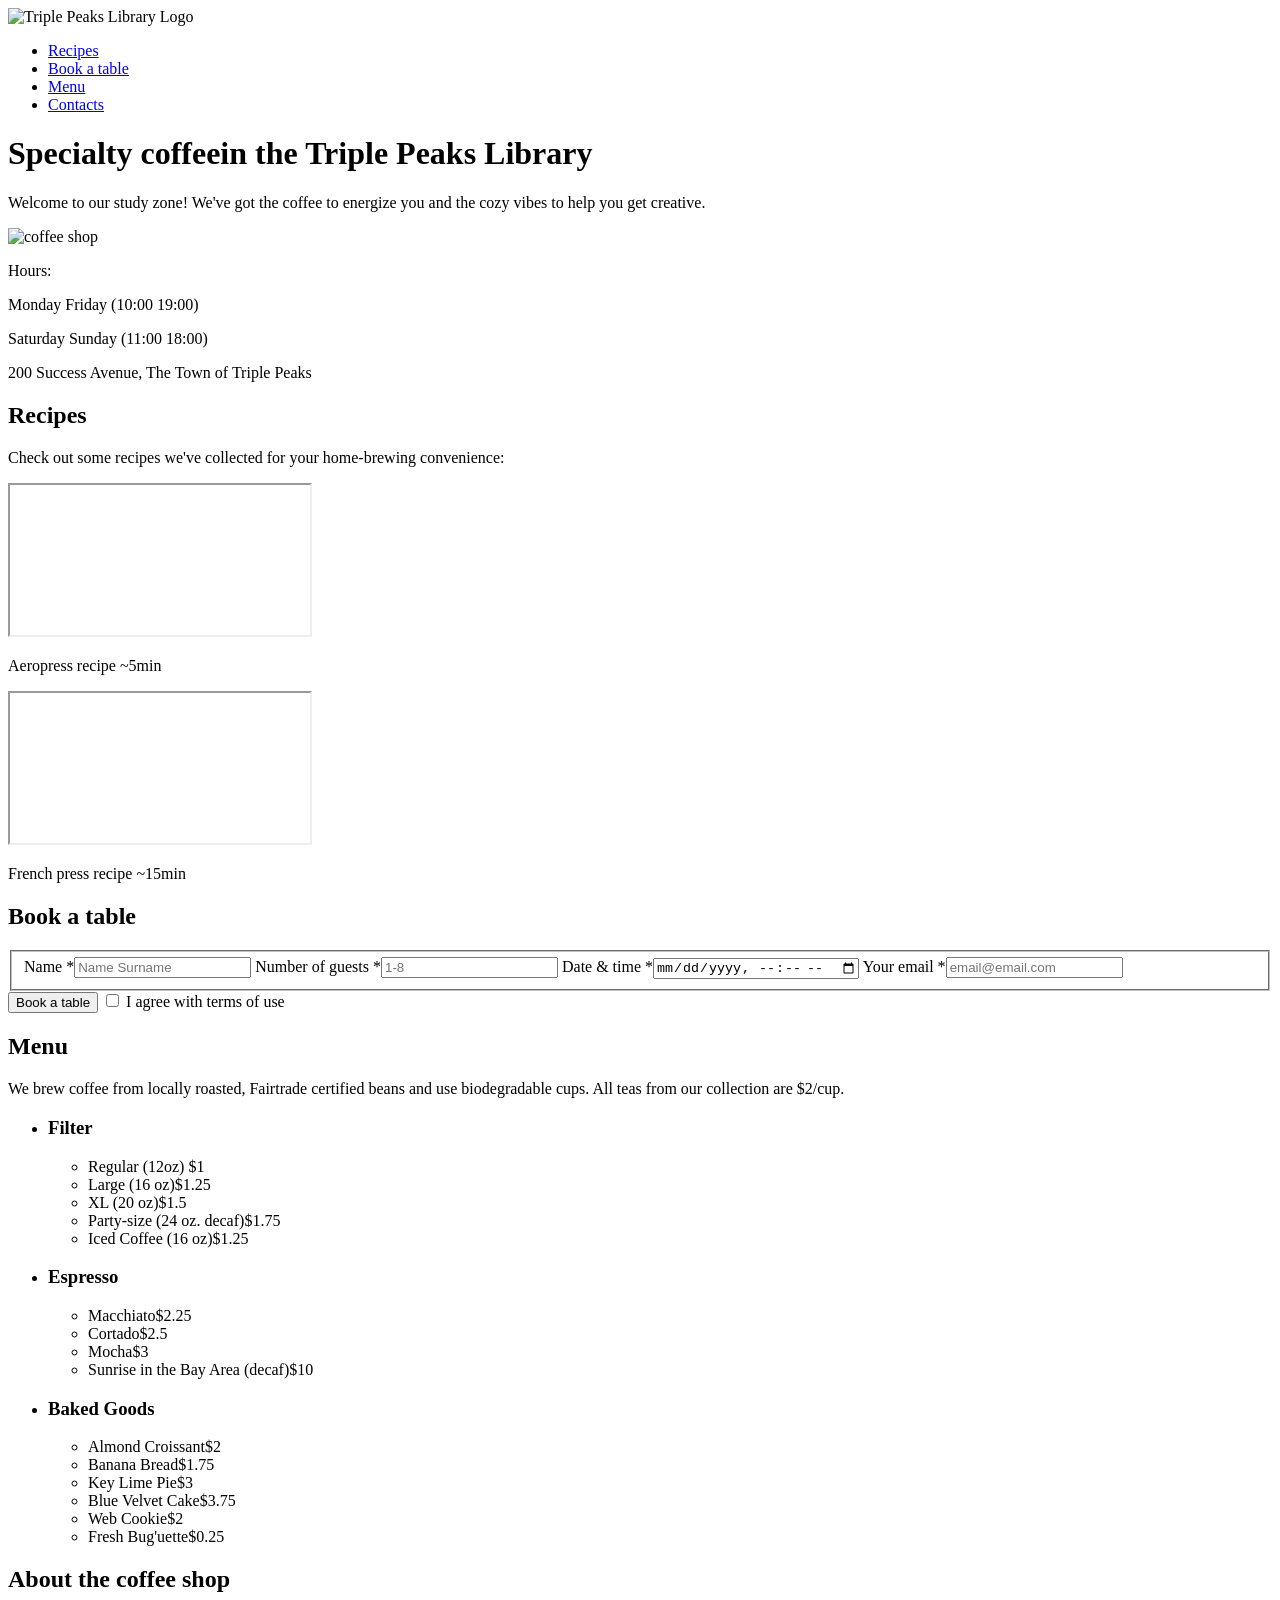
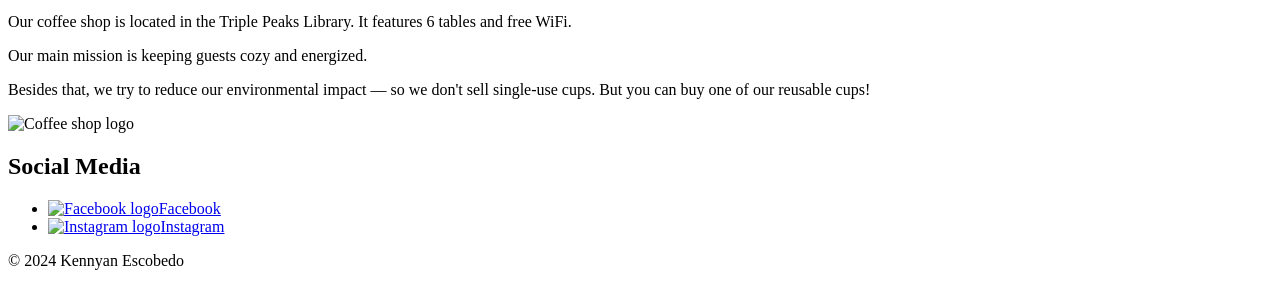
==== index.html @ 5d8df2ae "Add files via upload" ====
<!DOCTYPE html>
<html lang="en">
<head>
    <link rel="shortcut icon" href="favicon.ico" />
    <link rel="stylesheet" href="./pages/index.css"/>
    <title>Coffee Shop</title>
    <meta charset="UTF-8"/>
    <meta name="viewport" content="width=device-width, initial-scale=1.0"/>
    <meta name="author" content="Kennyan Escobedo"/>
    <meta name="description" content="Triple ten Project 2 coffee shop"/>
    <meta name="keywords" content="TripleTen coffe shop Kenny"/>
    <link rel="preconnect" href="https://fonts.googleapis.com">
<link rel="preconnect" href="https://fonts.gstatic.com" crossorigin>
<link href="https://fonts.googleapis.com/css2?family=Inter:wght@100..900&family=Noto+Serif:ital,wght@0,100..900;1,100..900&display=swap" rel="stylesheet">
</head>
<body>
    <div class="page">
        <header class="header">
        <nav class="nav">
            <img
              src="./images/logo_coffeeshop_dark.svg"
              alt="Triple Peaks Library Logo"
              class="nav__logo"
            />
            
            <ul class="nav__links">
              <li>
                <a class="nav__link" href="#recipes">Recipes</a>
              </li>
              <li>
                <a class="nav__link" href="#bookatable">Book a table</a>
              </li>
              <li>
                <a class="nav__link" href="#menu">Menu</a>
              </li>
              <li>
                <a class="nav__link" href="#contacts">Contacts</a>
              </li>
            </ul>
          </nav>
          <h1 class="header__title"><span class ="header__span-accent">Specialty coffee</span>in the Triple Peaks Library</h1>
          <p class="header__description">Welcome to our study zone! We've got the coffee to energize you and the cozy vibes to help you get creative.</p>
          <img
          alt="coffee shop"
          class="header__image"
          src="./images/inside_coffee_shop.png"
          />
          <div class="header__footer">
           <div>
            <p class="header__paragraph">Hours:</p>
            <p class="header__paragraph">Monday Friday (10:00 19:00)</p>
            <p class="header__paragraph">Saturday Sunday (11:00 18:00)</p>
           </div>
           <p class="header__paragraph">200 Success Avenue, The Town of Triple Peaks</p>
          </div>
        </header>
    
        <main class="content">
        
        <section class="recipes" id="recipes">
            <h2 class="recipes__title">Recipes</h2>
        <p class="recipes__subtitle">Check out some recipes we've collected for
            your home-brewing convenience:</p>
        <div class="recipes__videos">
            <div>
            <iframe class="recipes__iframe" src="https://www.youtube.com/embed/j6VlT_jUVPc?si=tM57ahUBYDdI1bDl" title="YouTube video player"  allow="accelerometer; autoplay; clipboard-write; encrypted-media; gyroscope; picture-in-picture; web-share" referrerpolicy="strict-origin-when-cross-origin" allowfullscreen> </iframe>
            <p class="recipes__video-caption">Aeropress recipe <span>~5min</span></p>
        </div>
        <div>
            <iframe  class="recipes__iframe" src="https://www.youtube.com/embed/st571DYYTR8?si=X1OxC05YQ0kfLqaN" title="YouTube video player" allow="accelerometer; autoplay; clipboard-write; encrypted-media; gyroscope; picture-in-picture; web-share" referrerpolicy="strict-origin-when-cross-origin" allowfullscreen></iframe>
            <p class="recipes__video-caption">French press recipe <span>~15min</span></p>
        </div>
        </div>
        </section>
        <section class="reservation" id="bookatable">
          <h2 class="reservation__title">Book a table</h2>
          <form class="reservation__form form">
            <fieldset class="form__fieldset">
              <label class="form__label">
                Name *<input type="text" placeholder="Name Surname" class="form__input">
              </label>
              <label class="form__label">
                Number of guests *<input type="number" placeholder="1-8" class="form__input">
              </label>
              <label  class="form__label">
                Date & time *<input type="datetime-local" class="form__input">
              </label>
              <label  class="form__label">
                Your email *<input type="email" placeholder="email@email.com" class="form__input">
              </label>
            </fieldset>
            <button class="form__button">Book a table</button>
            <label  class="form__label form__label_type_checkbox">
              <input type="checkbox" class="form__checkbox">
              I agree with terms of use
            </label>
          </form>
        </section>
        <section class="menu" id="menu">
          <h2 class="menu__title">Menu</h2>
          <p class="menu__subtitle">We brew coffee from locally roasted, Fairtrade certified beans and use biodegradable
            cups. All teas from our collection are $2/cup.</p>
          <ul class="menu__cards">
            <li class="card">
              <h3 class="card__title">Filter</h3>
              <ul class="card__list">
                <li class="card__list-item">Regular (12oz) <span class="card__list-divider"></span>$1</li>
                <li class="card__list-item">Large (16 oz)<span class="card__list-divider"></span>$1.25</li>
                <li class="card__list-item">XL (20 oz)<span class="card__list-divider"></span>$1.5</li>
                <li class="card__list-item">Party-size (24 oz. decaf)<span class="card__list-divider"></span>$1.75</li>
                <li class="card__list-item">Iced Coffee (16 oz)<span class="card__list-divider"></span>$1.25</li>
              </ul>
            </li>
            <li class="card">
              <h3 class="card__title">Espresso</h3>
              <ul class="card__list">
                <li class="card__list-item">Macchiato<span class="card__list-divider"></span>$2.25</li>
                <li class="card__list-item">Cortado<span class="card__list-divider"></span>$2.5</li>
                <li class="card__list-item">Mocha<span class="card__list-divider"></span>$3</li>
                <li class="card__list-item">Sunrise in the Bay Area (decaf)<span class="card__list-divider"></span>$10</li>
              </ul>
            </li>
            <li class="card">
              <h3 class="card__title">Baked Goods</h3>
              <ul class="card__list">
                <li class="card__list-item">Almond Croissant<span class="card__list-divider"></span>$2</li>
                <li class="card__list-item">Banana Bread<span class="card__list-divider"></span>$1.75</li>
                <li class="card__list-item">Key Lime Pie<span class="card__list-divider"></span>$3</li>
                <li class="card__list-item">Blue Velvet Cake<span class="card__list-divider"></span>$3.75</li>
                <li class="card__list-item">Web Cookie<span class="card__list-divider"></span>$2</li>
                <li class="card__list-item">Fresh Bug'uette<span class="card__list-divider"></span>$0.25</li>
                </ul>
            </li>
          </ul>  
        </section>
        <section class="about">
          <h2 class="about__title">About the coffee shop</h2>
          <div class="about__content">
            <p class="about__paragraph">Our coffee shop is located in the Triple Peaks Library. It features 6
              tables and free WiFi.</p>
            <p class="about__paragraph">Our main mission is keeping guests cozy and energized.</p>
            <p class="about__paragraph">Besides that, we try to reduce our environmental impact — so we
              don't sell single-use cups. But you can buy one of our reusable cups!
              </p>
          </div>
          <div class="about__circle"></div>
          <div class="about__circle_animation_blurred"></div>
        </section>
        
        </main>
        <footer class="footer" id="contacts">
          <div class="footer__content">
            <img src="./images/logo_coffeeshop_light.svg" alt="Coffee shop logo" class="footer__logo">
            <div class="footer__column">
            <h2 class="footer__social-heading">Social Media</h2>
            <ul class="footer__list">
              <li class="footer__list-item">
                <a href="#" class="footer__social-link"><img src="./images/facebook_white.svg" alt="Facebook logo" class="footer__social-icon">Facebook</a>
              </li>
              <li class="footer__list-item">
                <a href="#" class="footer__social-link"><img src="./images/instagram_white.svg" alt="Instagram logo" class="footer__social-icon">Instagram</a>
              </li>
            </ul>
          </div>

            </div>
            <p class="footer__copyright">&copy; 2024 Kennyan Escobedo</p>
          </footer>
          </div>
</body>
</html>
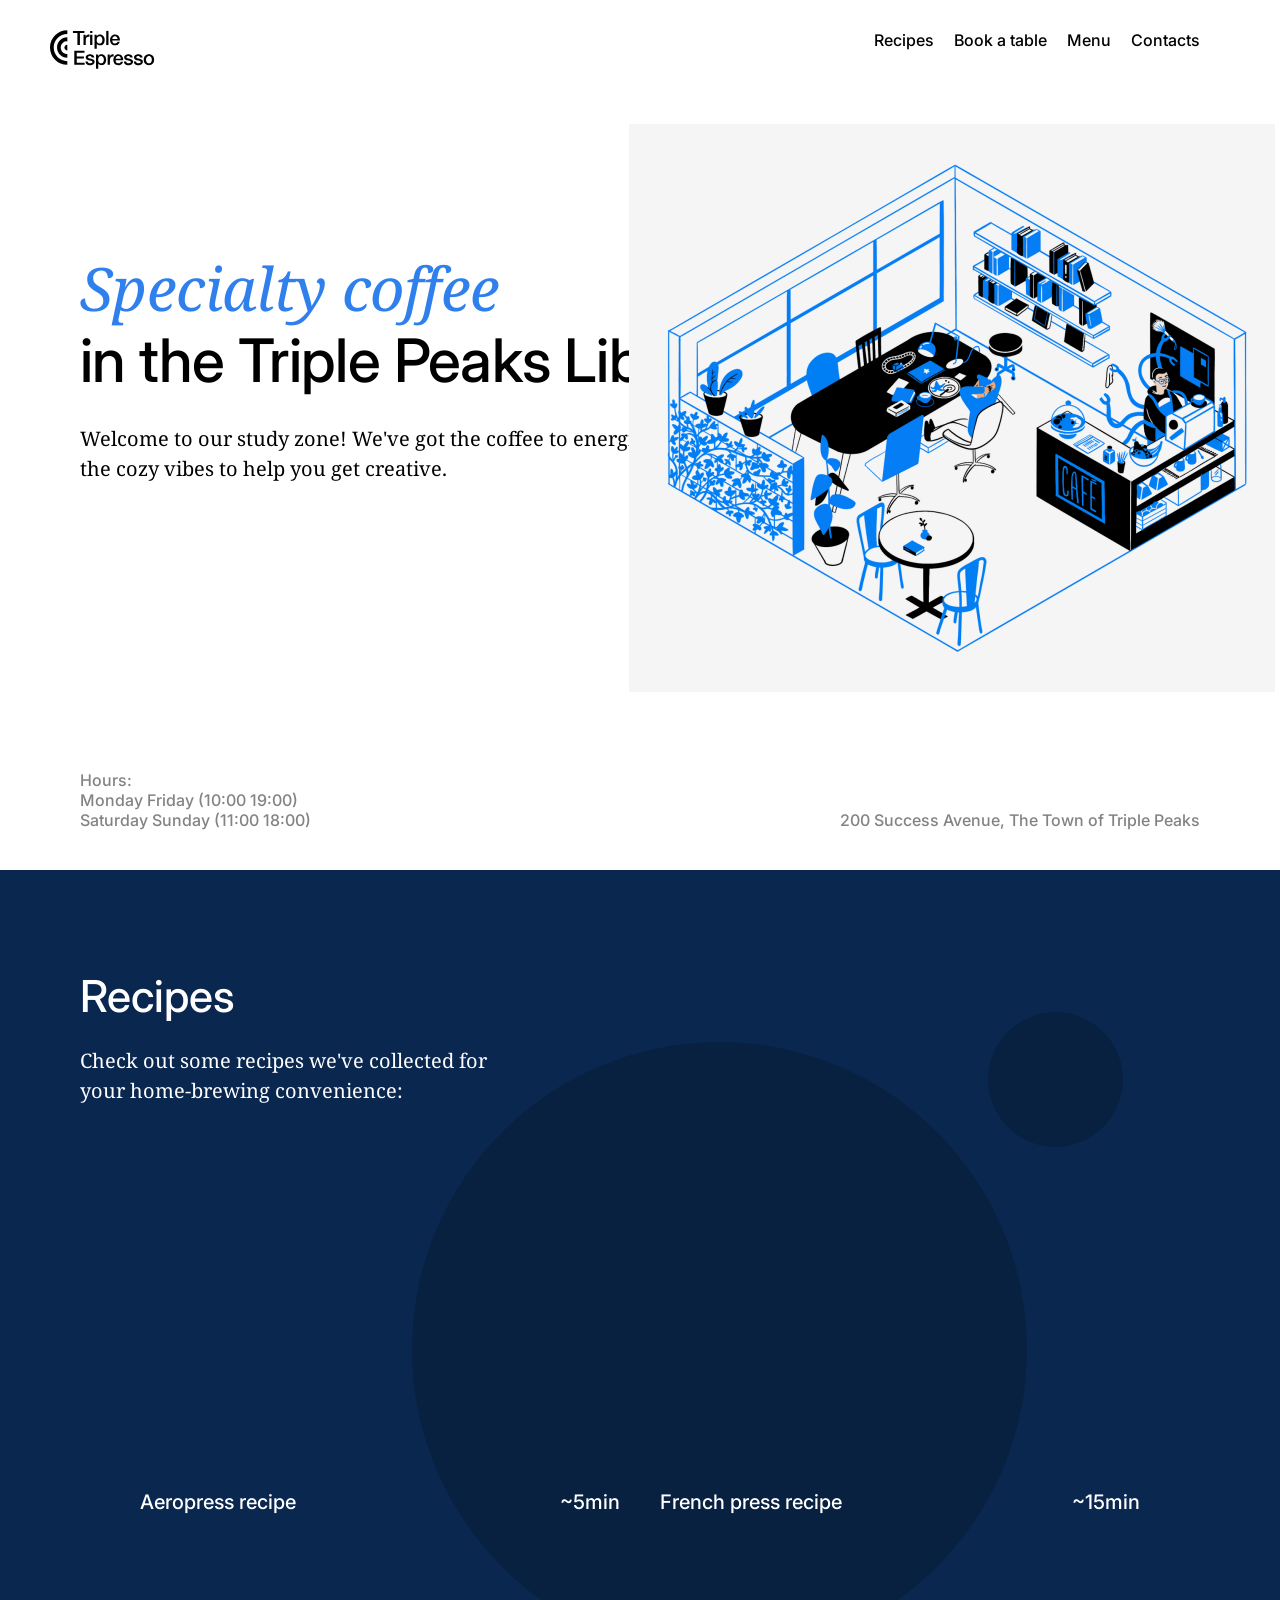
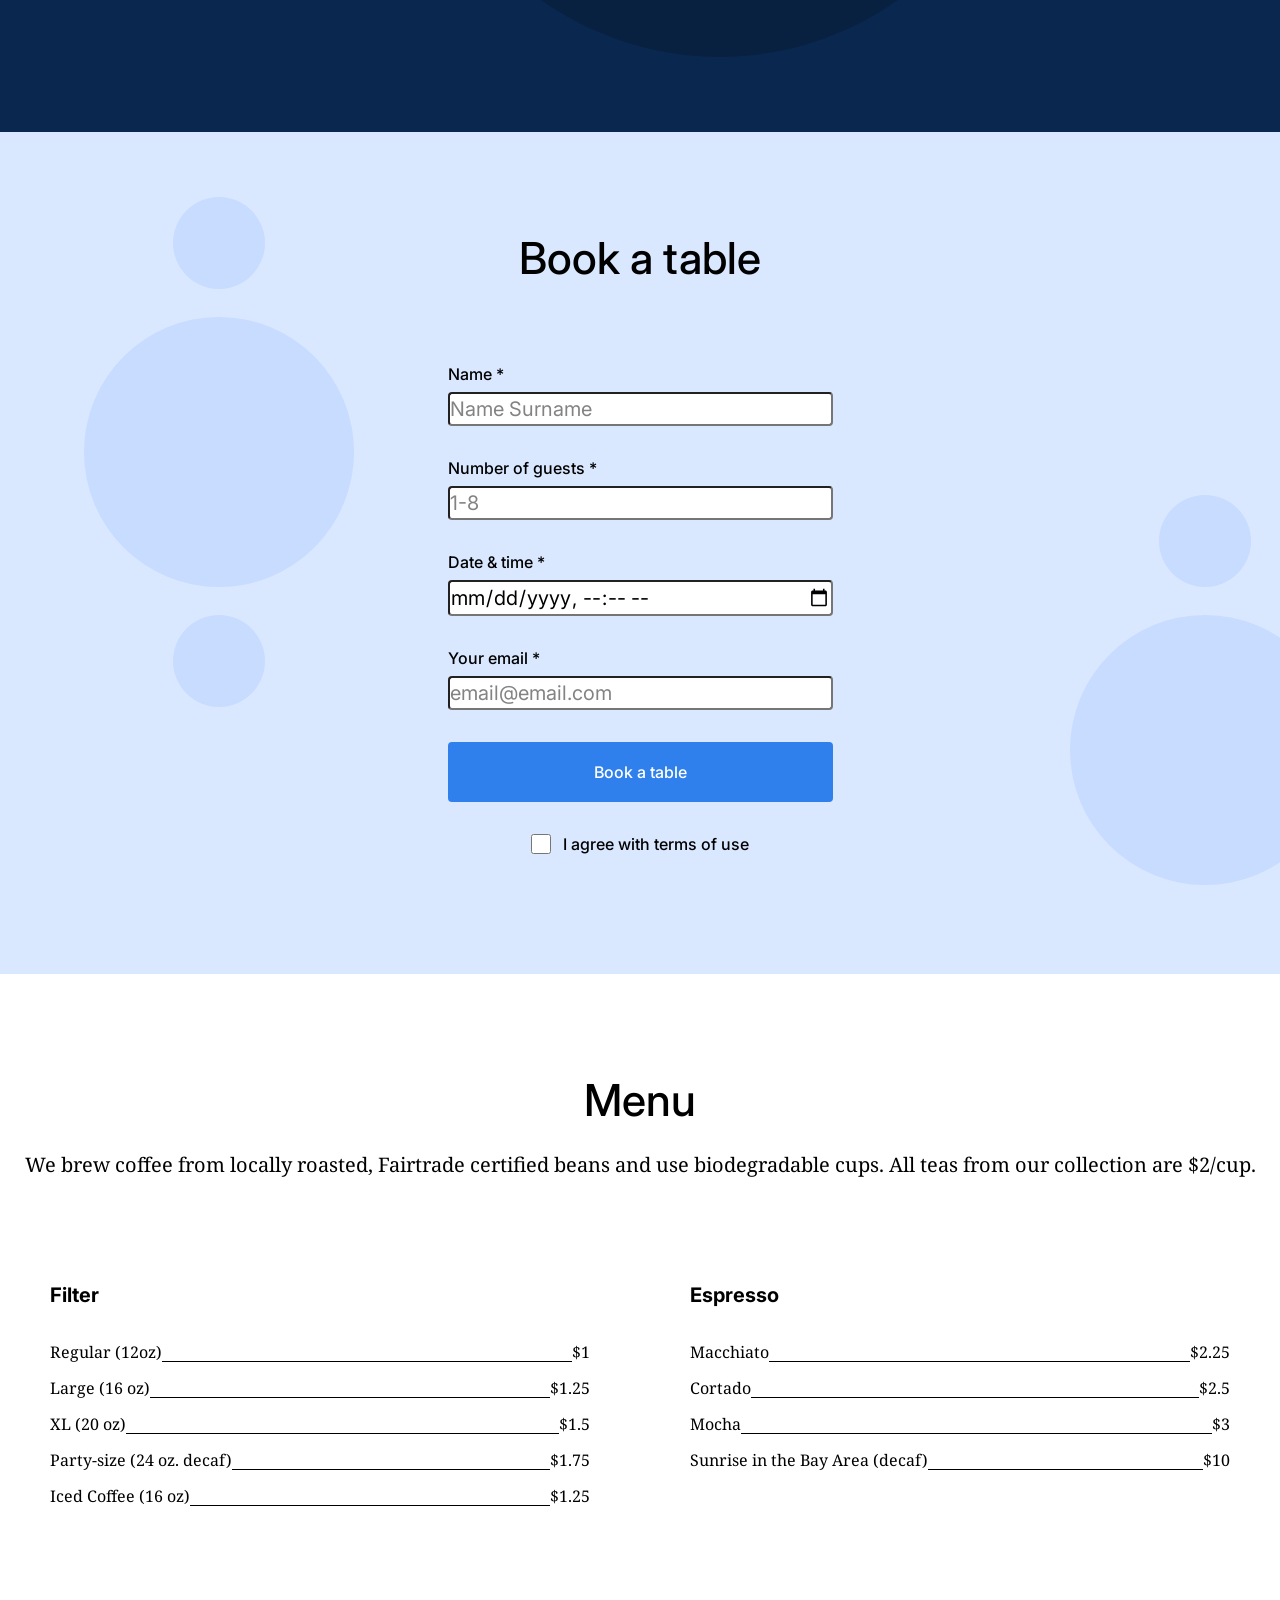
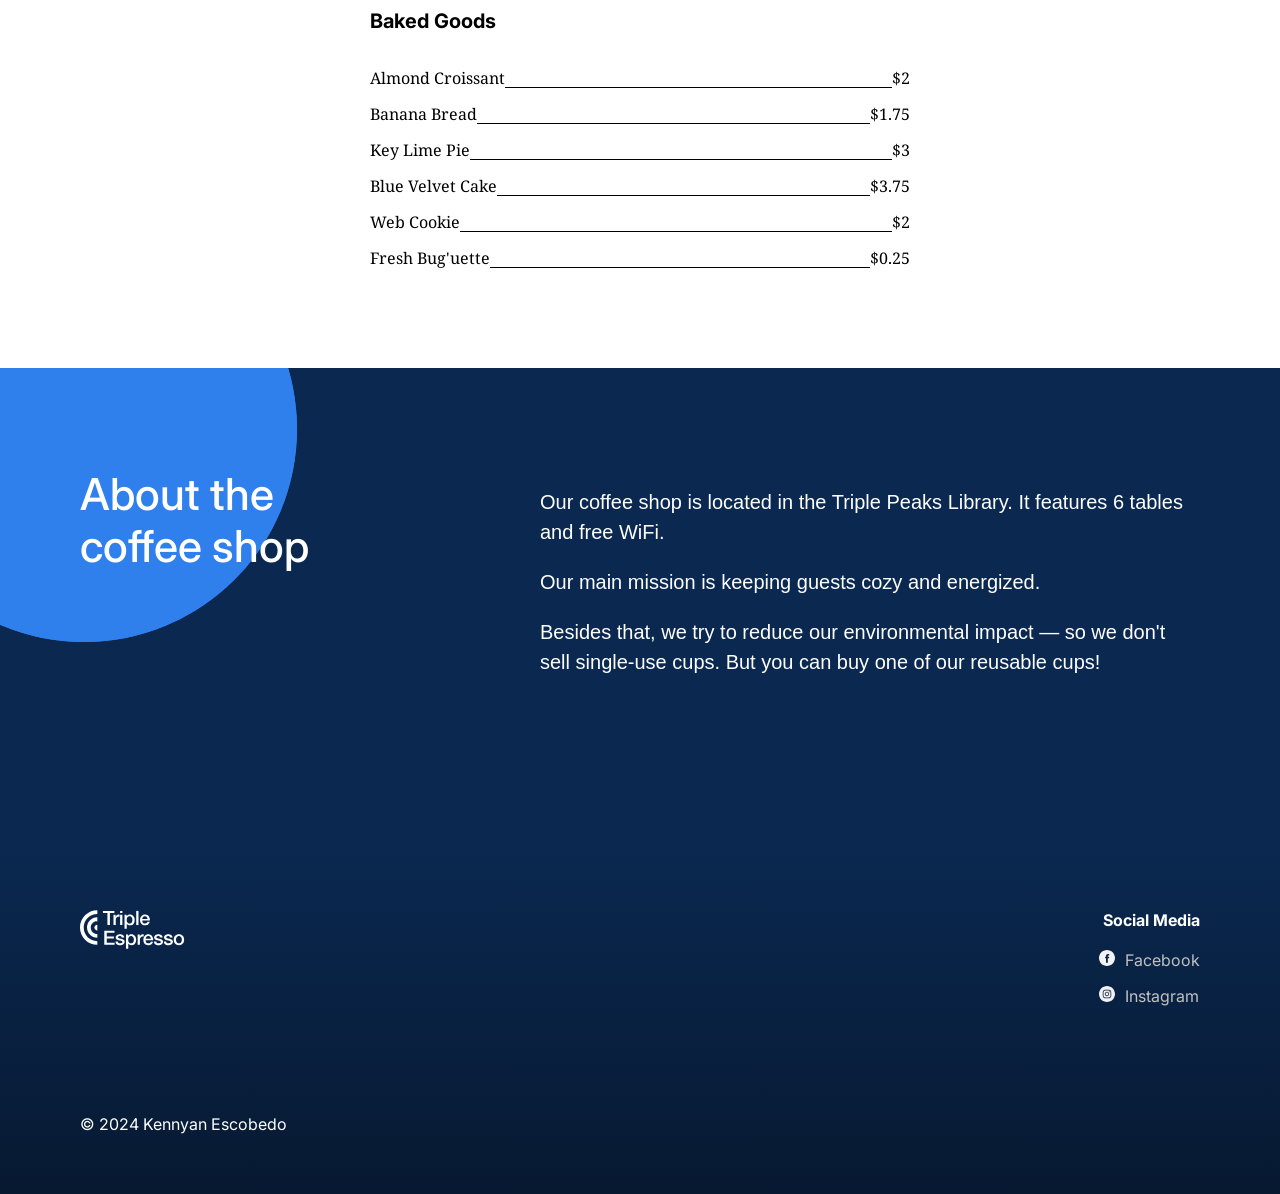
==== commit 72146c29: "Add files via upload" ====
--- a/index.html
+++ b/index.html
@@ -144,7 +144,7 @@
               </p>
           </div>
           <div class="about__circle"></div>
-          <div class="about__circle_animation_blurred"></div>
+          <div class="about__circle about__circle_animation_blurred"></div>
         </section>
         
         </main>
--- a/pages/index.css
+++ b/pages/index.css
@@ -0,0 +1,10 @@
+@import url(../vendor/normalize.css);
+@import url(../blocks/page.css);
+@import url(../blocks/header.css);
+@import url(../blocks/nav.css);
+@import url(../blocks/recipes.css);
+@import url(../blocks/reservation.css);
+@import url(../blocks/menu.css);
+@import url(../blocks/about.css);
+@import url(../blocks/footer.css);
+@import url(../blocks/form.css);
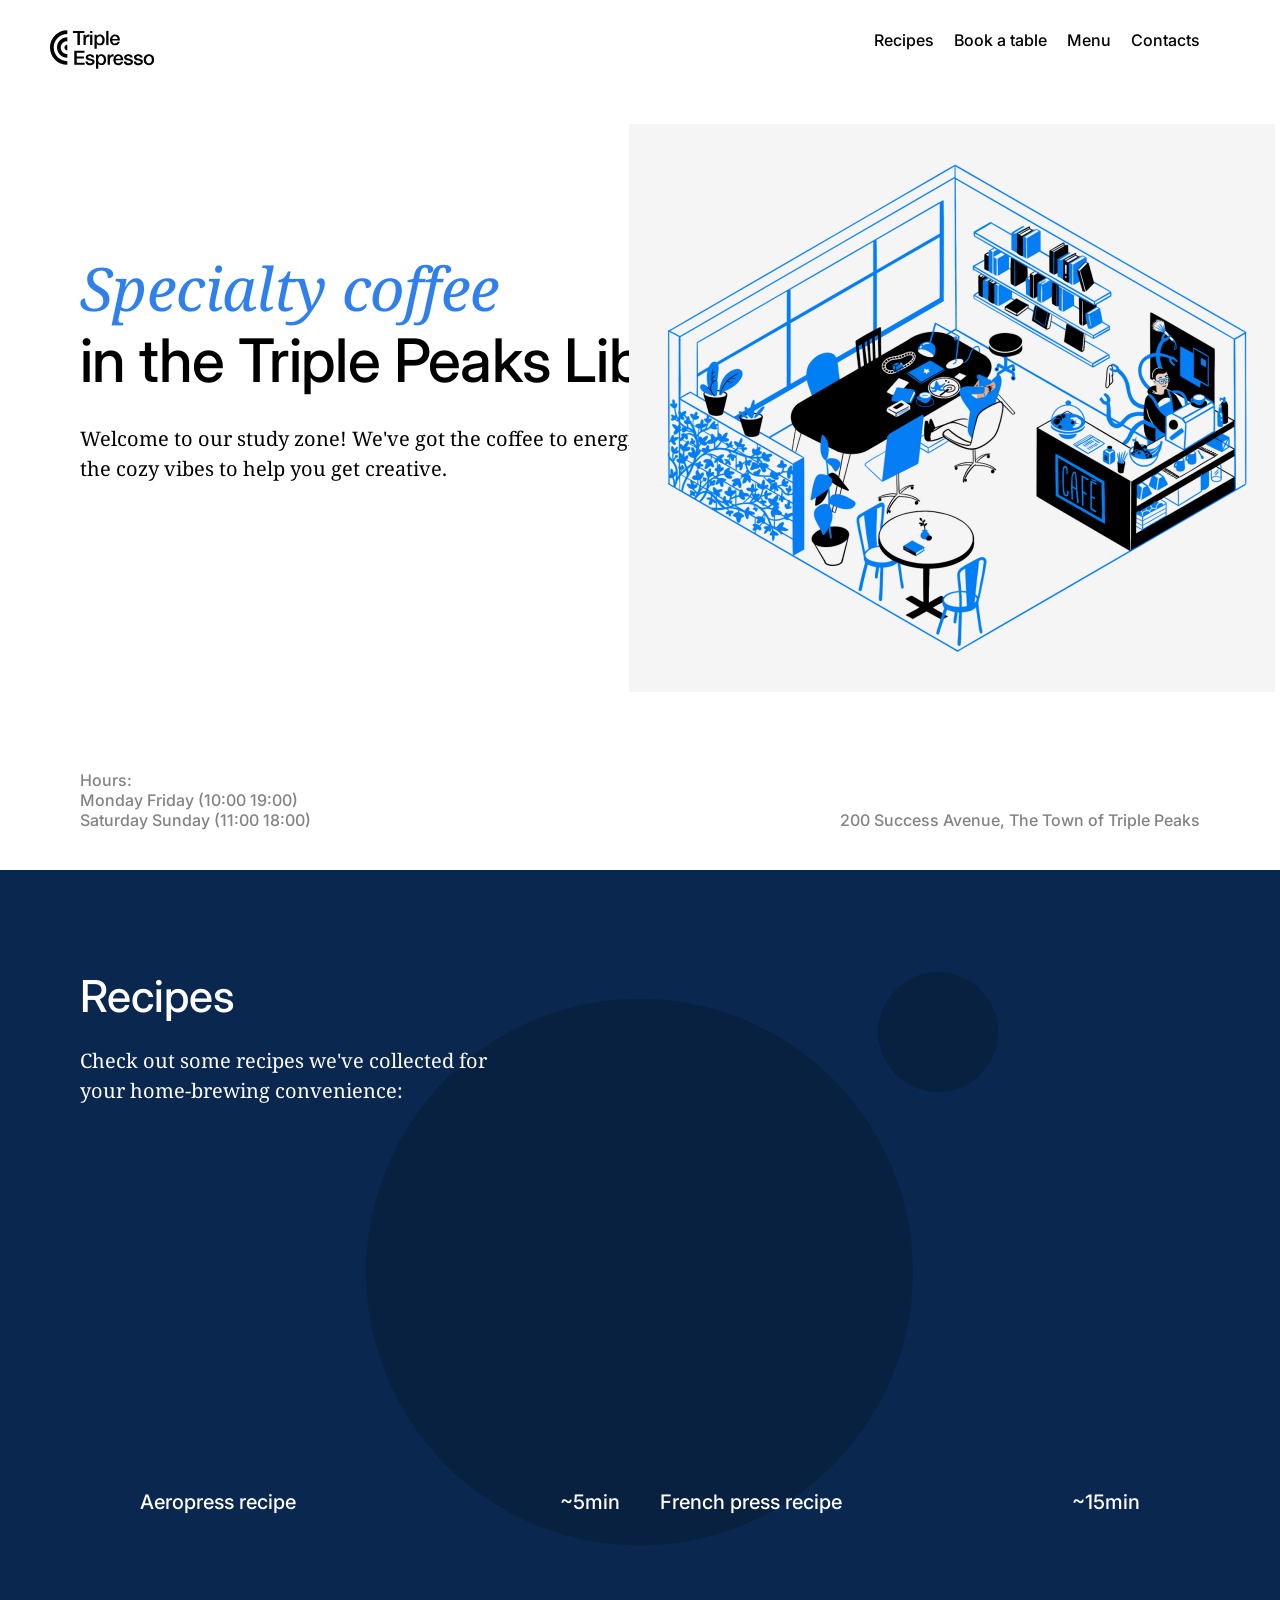
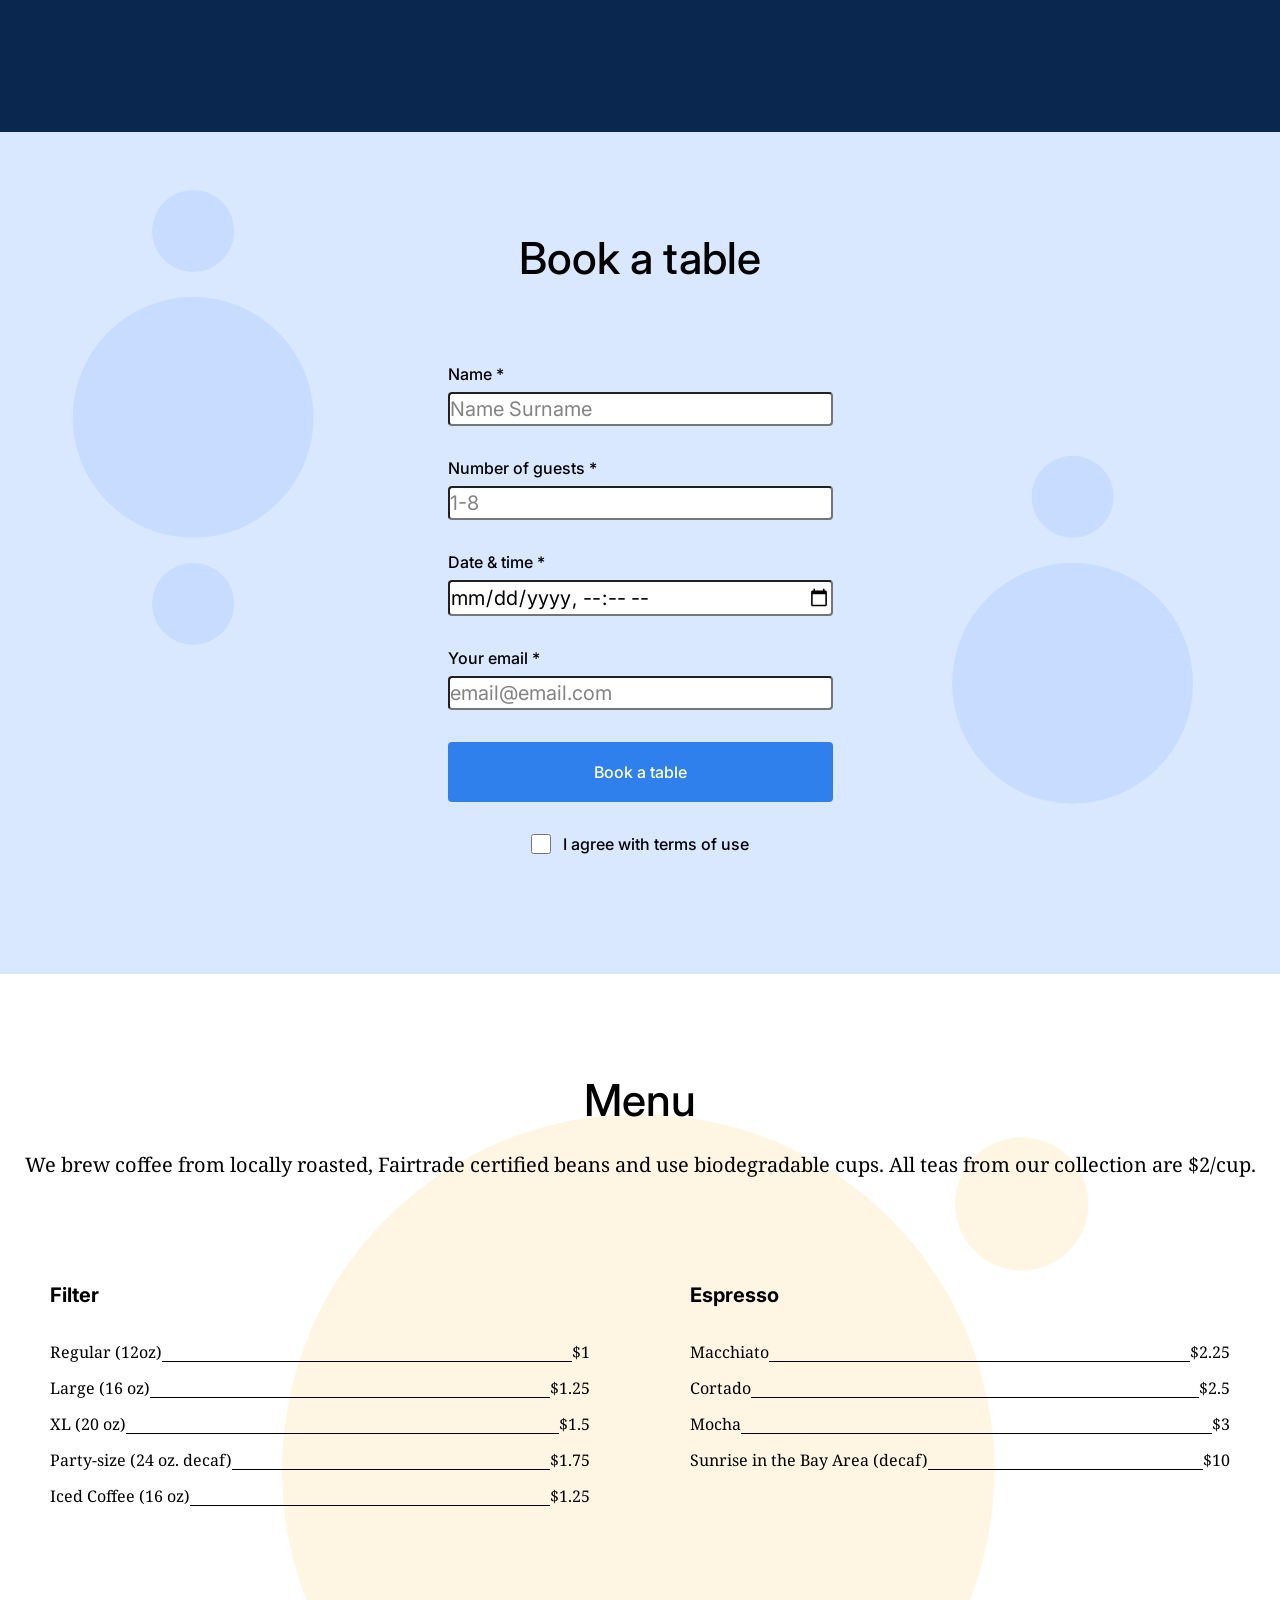
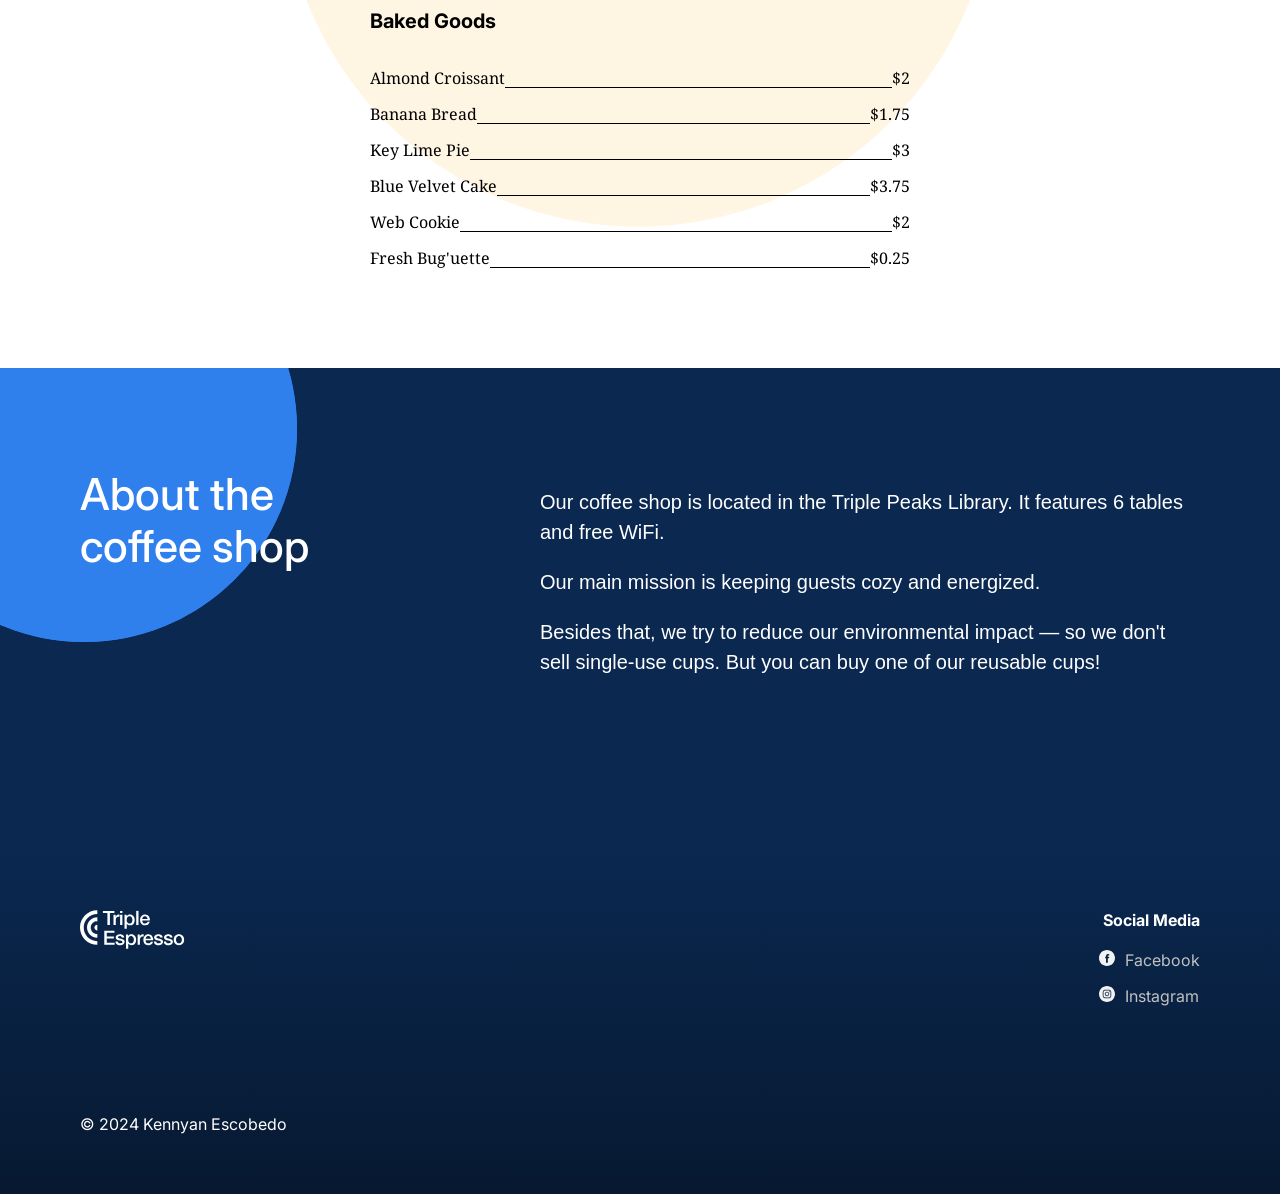
==== commit 61cb46b5: "Add files via upload" ====
--- a/index.html
+++ b/index.html
@@ -1,171 +1,273 @@
 <!DOCTYPE html>
 <html lang="en">
-<head>
+  <head>
     <link rel="shortcut icon" href="favicon.ico" />
-    <link rel="stylesheet" href="./pages/index.css"/>
+    <link rel="stylesheet" href="./pages/index.css" />
     <title>Coffee Shop</title>
-    <meta charset="UTF-8"/>
-    <meta name="viewport" content="width=device-width, initial-scale=1.0"/>
-    <meta name="author" content="Kennyan Escobedo"/>
-    <meta name="description" content="Triple ten Project 2 coffee shop"/>
-    <meta name="keywords" content="TripleTen coffe shop Kenny"/>
-    <link rel="preconnect" href="https://fonts.googleapis.com">
-<link rel="preconnect" href="https://fonts.gstatic.com" crossorigin>
-<link href="https://fonts.googleapis.com/css2?family=Inter:wght@100..900&family=Noto+Serif:ital,wght@0,100..900;1,100..900&display=swap" rel="stylesheet">
-</head>
-<body>
+    <meta charset="UTF-8" />
+    <meta name="viewport" content="width=device-width, initial-scale=1.0" />
+    <meta name="author" content="Kennyan Escobedo" />
+    <meta name="description" content="Triple ten Project 2 coffee shop" />
+    <meta name="keywords" content="TripleTen coffe shop Kenny" />
+    <link rel="preconnect" href="https://fonts.googleapis.com" />
+    <link rel="preconnect" href="https://fonts.gstatic.com" crossorigin />
+    <link
+      href="https://fonts.googleapis.com/css2?family=Inter:wght@100..900&family=Noto+Serif:ital,wght@0,100..900;1,100..900&display=swap"
+      rel="stylesheet"
+    />
+  </head>
+  <body>
     <div class="page">
-        <header class="header">
+      <header class="header">
         <nav class="nav">
-            <img
-              src="./images/logo_coffeeshop_dark.svg"
-              alt="Triple Peaks Library Logo"
-              class="nav__logo"
-            />
-            
-            <ul class="nav__links">
-              <li>
-                <a class="nav__link" href="#recipes">Recipes</a>
-              </li>
-              <li>
-                <a class="nav__link" href="#bookatable">Book a table</a>
-              </li>
-              <li>
-                <a class="nav__link" href="#menu">Menu</a>
-              </li>
-              <li>
-                <a class="nav__link" href="#contacts">Contacts</a>
-              </li>
-            </ul>
-          </nav>
-          <h1 class="header__title"><span class ="header__span-accent">Specialty coffee</span>in the Triple Peaks Library</h1>
-          <p class="header__description">Welcome to our study zone! We've got the coffee to energize you and the cozy vibes to help you get creative.</p>
           <img
+            src="./images/logo_coffeeshop_dark.svg"
+            alt="Triple Peaks Library Logo"
+            class="nav__logo"
+          />
+
+          <ul class="nav__links">
+            <li>
+              <a class="nav__link" href="#recipes">Recipes</a>
+            </li>
+            <li>
+              <a class="nav__link" href="#bookatable">Book a table</a>
+            </li>
+            <li>
+              <a class="nav__link" href="#menu">Menu</a>
+            </li>
+            <li>
+              <a class="nav__link" href="#contacts">Contacts</a>
+            </li>
+          </ul>
+        </nav>
+        <h1 class="header__title">
+          <span class="header__span-accent">Specialty coffee</span>in the Triple
+          Peaks Library
+        </h1>
+        <p class="header__description">
+          Welcome to our study zone! We've got the coffee to energize you and
+          the cozy vibes to help you get creative.
+        </p>
+        <img
           alt="coffee shop"
           class="header__image"
           src="./images/inside_coffee_shop.png"
-          />
-          <div class="header__footer">
-           <div>
+        />
+        <div class="header__footer">
+          <div>
             <p class="header__paragraph">Hours:</p>
             <p class="header__paragraph">Monday Friday (10:00 19:00)</p>
             <p class="header__paragraph">Saturday Sunday (11:00 18:00)</p>
-           </div>
-           <p class="header__paragraph">200 Success Avenue, The Town of Triple Peaks</p>
-          </div>
-        </header>
-    
-        <main class="content">
-        
+          </div>
+          <p class="header__paragraph">
+            200 Success Avenue, The Town of Triple Peaks
+          </p>
+        </div>
+      </header>
+
+      <main class="content">
         <section class="recipes" id="recipes">
-            <h2 class="recipes__title">Recipes</h2>
-        <p class="recipes__subtitle">Check out some recipes we've collected for
-            your home-brewing convenience:</p>
-        <div class="recipes__videos">
+          <h2 class="recipes__title">Recipes</h2>
+          <p class="recipes__subtitle">
+            Check out some recipes we've collected for your home-brewing
+            convenience:
+          </p>
+          <div class="recipes__videos">
             <div>
-            <iframe class="recipes__iframe" src="https://www.youtube.com/embed/j6VlT_jUVPc?si=tM57ahUBYDdI1bDl" title="YouTube video player"  allow="accelerometer; autoplay; clipboard-write; encrypted-media; gyroscope; picture-in-picture; web-share" referrerpolicy="strict-origin-when-cross-origin" allowfullscreen> </iframe>
-            <p class="recipes__video-caption">Aeropress recipe <span>~5min</span></p>
-        </div>
-        <div>
-            <iframe  class="recipes__iframe" src="https://www.youtube.com/embed/st571DYYTR8?si=X1OxC05YQ0kfLqaN" title="YouTube video player" allow="accelerometer; autoplay; clipboard-write; encrypted-media; gyroscope; picture-in-picture; web-share" referrerpolicy="strict-origin-when-cross-origin" allowfullscreen></iframe>
-            <p class="recipes__video-caption">French press recipe <span>~15min</span></p>
-        </div>
-        </div>
+              <iframe
+                class="recipes__iframe"
+                src="https://www.youtube.com/embed/j6VlT_jUVPc?si=tM57ahUBYDdI1bDl"
+                title="YouTube video player"
+                allow="accelerometer; autoplay; clipboard-write; encrypted-media; gyroscope; picture-in-picture; web-share"
+                referrerpolicy="strict-origin-when-cross-origin"
+                allowfullscreen
+              >
+              </iframe>
+              <p class="recipes__video-caption">
+                Aeropress recipe <span>~5min</span>
+              </p>
+            </div>
+            <div>
+              <iframe
+                class="recipes__iframe"
+                src="https://www.youtube.com/embed/st571DYYTR8?si=X1OxC05YQ0kfLqaN"
+                title="YouTube video player"
+                allow="accelerometer; autoplay; clipboard-write; encrypted-media; gyroscope; picture-in-picture; web-share"
+                referrerpolicy="strict-origin-when-cross-origin"
+                allowfullscreen
+              ></iframe>
+              <p class="recipes__video-caption">
+                French press recipe <span>~15min</span>
+              </p>
+            </div>
+          </div>
         </section>
         <section class="reservation" id="bookatable">
           <h2 class="reservation__title">Book a table</h2>
           <form class="reservation__form form">
             <fieldset class="form__fieldset">
               <label class="form__label">
-                Name *<input type="text" placeholder="Name Surname" class="form__input">
-              </label>
-              <label class="form__label">
-                Number of guests *<input type="number" placeholder="1-8" class="form__input">
-              </label>
-              <label  class="form__label">
-                Date & time *<input type="datetime-local" class="form__input">
-              </label>
-              <label  class="form__label">
-                Your email *<input type="email" placeholder="email@email.com" class="form__input">
+                Name *<input
+                  type="text"
+                  placeholder="Name Surname"
+                  class="form__input"
+                />
+              </label>
+              <label class="form__label">
+                Number of guests *<input
+                  type="number"
+                  placeholder="1-8"
+                  class="form__input"
+                />
+              </label>
+              <label class="form__label">
+                Date & time *<input type="datetime-local" class="form__input" />
+              </label>
+              <label class="form__label">
+                Your email *<input
+                  type="email"
+                  placeholder="email@email.com"
+                  class="form__input"
+                />
               </label>
             </fieldset>
             <button class="form__button">Book a table</button>
-            <label  class="form__label form__label_type_checkbox">
-              <input type="checkbox" class="form__checkbox">
+            <label class="form__label form__label_type_checkbox">
+              <input type="checkbox" class="form__checkbox" />
               I agree with terms of use
             </label>
           </form>
         </section>
         <section class="menu" id="menu">
           <h2 class="menu__title">Menu</h2>
-          <p class="menu__subtitle">We brew coffee from locally roasted, Fairtrade certified beans and use biodegradable
-            cups. All teas from our collection are $2/cup.</p>
+          <p class="menu__subtitle">
+            We brew coffee from locally roasted, Fairtrade certified beans and
+            use biodegradable cups. All teas from our collection are $2/cup.
+          </p>
           <ul class="menu__cards">
             <li class="card">
               <h3 class="card__title">Filter</h3>
               <ul class="card__list">
-                <li class="card__list-item">Regular (12oz) <span class="card__list-divider"></span>$1</li>
-                <li class="card__list-item">Large (16 oz)<span class="card__list-divider"></span>$1.25</li>
-                <li class="card__list-item">XL (20 oz)<span class="card__list-divider"></span>$1.5</li>
-                <li class="card__list-item">Party-size (24 oz. decaf)<span class="card__list-divider"></span>$1.75</li>
-                <li class="card__list-item">Iced Coffee (16 oz)<span class="card__list-divider"></span>$1.25</li>
+                <li class="card__list-item">
+                  Regular (12oz) <span class="card__list-divider"></span>$1
+                </li>
+                <li class="card__list-item">
+                  Large (16 oz)<span class="card__list-divider"></span>$1.25
+                </li>
+                <li class="card__list-item">
+                  XL (20 oz)<span class="card__list-divider"></span>$1.5
+                </li>
+                <li class="card__list-item">
+                  Party-size (24 oz. decaf)<span
+                    class="card__list-divider"
+                  ></span
+                  >$1.75
+                </li>
+                <li class="card__list-item">
+                  Iced Coffee (16 oz)<span class="card__list-divider"></span
+                  >$1.25
+                </li>
               </ul>
             </li>
             <li class="card">
               <h3 class="card__title">Espresso</h3>
               <ul class="card__list">
-                <li class="card__list-item">Macchiato<span class="card__list-divider"></span>$2.25</li>
-                <li class="card__list-item">Cortado<span class="card__list-divider"></span>$2.5</li>
-                <li class="card__list-item">Mocha<span class="card__list-divider"></span>$3</li>
-                <li class="card__list-item">Sunrise in the Bay Area (decaf)<span class="card__list-divider"></span>$10</li>
+                <li class="card__list-item">
+                  Macchiato<span class="card__list-divider"></span>$2.25
+                </li>
+                <li class="card__list-item">
+                  Cortado<span class="card__list-divider"></span>$2.5
+                </li>
+                <li class="card__list-item">
+                  Mocha<span class="card__list-divider"></span>$3
+                </li>
+                <li class="card__list-item">
+                  Sunrise in the Bay Area (decaf)<span
+                    class="card__list-divider"
+                  ></span
+                  >$10
+                </li>
               </ul>
             </li>
             <li class="card">
               <h3 class="card__title">Baked Goods</h3>
               <ul class="card__list">
-                <li class="card__list-item">Almond Croissant<span class="card__list-divider"></span>$2</li>
-                <li class="card__list-item">Banana Bread<span class="card__list-divider"></span>$1.75</li>
-                <li class="card__list-item">Key Lime Pie<span class="card__list-divider"></span>$3</li>
-                <li class="card__list-item">Blue Velvet Cake<span class="card__list-divider"></span>$3.75</li>
-                <li class="card__list-item">Web Cookie<span class="card__list-divider"></span>$2</li>
-                <li class="card__list-item">Fresh Bug'uette<span class="card__list-divider"></span>$0.25</li>
-                </ul>
-            </li>
-          </ul>  
+                <li class="card__list-item">
+                  Almond Croissant<span class="card__list-divider"></span>$2
+                </li>
+                <li class="card__list-item">
+                  Banana Bread<span class="card__list-divider"></span>$1.75
+                </li>
+                <li class="card__list-item">
+                  Key Lime Pie<span class="card__list-divider"></span>$3
+                </li>
+                <li class="card__list-item">
+                  Blue Velvet Cake<span class="card__list-divider"></span>$3.75
+                </li>
+                <li class="card__list-item">
+                  Web Cookie<span class="card__list-divider"></span>$2
+                </li>
+                <li class="card__list-item">
+                  Fresh Bug'uette<span class="card__list-divider"></span>$0.25
+                </li>
+              </ul>
+            </li>
+          </ul>
         </section>
         <section class="about">
           <h2 class="about__title">About the coffee shop</h2>
           <div class="about__content">
-            <p class="about__paragraph">Our coffee shop is located in the Triple Peaks Library. It features 6
-              tables and free WiFi.</p>
-            <p class="about__paragraph">Our main mission is keeping guests cozy and energized.</p>
-            <p class="about__paragraph">Besides that, we try to reduce our environmental impact — so we
-              don't sell single-use cups. But you can buy one of our reusable cups!
-              </p>
+            <p class="about__paragraph">
+              Our coffee shop is located in the Triple Peaks Library. It
+              features 6 tables and free WiFi.
+            </p>
+            <p class="about__paragraph">
+              Our main mission is keeping guests cozy and energized.
+            </p>
+            <p class="about__paragraph">
+              Besides that, we try to reduce our environmental impact — so we
+              don't sell single-use cups. But you can buy one of our reusable
+              cups!
+            </p>
           </div>
           <div class="about__circle"></div>
           <div class="about__circle about__circle_animation_blurred"></div>
         </section>
-        
-        </main>
-        <footer class="footer" id="contacts">
-          <div class="footer__content">
-            <img src="./images/logo_coffeeshop_light.svg" alt="Coffee shop logo" class="footer__logo">
-            <div class="footer__column">
+      </main>
+      <footer class="footer" id="contacts">
+        <div class="footer__content">
+          <img
+            src="./images/logo_coffeeshop_light.svg"
+            alt="Coffee shop logo"
+            class="footer__logo"
+          />
+          <div class="footer__column">
             <h2 class="footer__social-heading">Social Media</h2>
             <ul class="footer__list">
               <li class="footer__list-item">
-                <a href="#" class="footer__social-link"><img src="./images/facebook_white.svg" alt="Facebook logo" class="footer__social-icon">Facebook</a>
+                <a href="#" class="footer__social-link"
+                  ><img
+                    src="./images/facebook_white.svg"
+                    alt="Facebook logo"
+                    class="footer__social-icon"
+                  />Facebook</a
+                >
               </li>
               <li class="footer__list-item">
-                <a href="#" class="footer__social-link"><img src="./images/instagram_white.svg" alt="Instagram logo" class="footer__social-icon">Instagram</a>
+                <a href="#" class="footer__social-link"
+                  ><img
+                    src="./images/instagram_white.svg"
+                    alt="Instagram logo"
+                    class="footer__social-icon"
+                  />Instagram</a
+                >
               </li>
             </ul>
           </div>
-
-            </div>
-            <p class="footer__copyright">&copy; 2024 Kennyan Escobedo</p>
-          </footer>
-          </div>
-</body>
-</html>+        </div>
+        <p class="footer__copyright">&copy; 2024 Kennyan Escobedo</p>
+      </footer>
+    </div>
+  </body>
+</html>
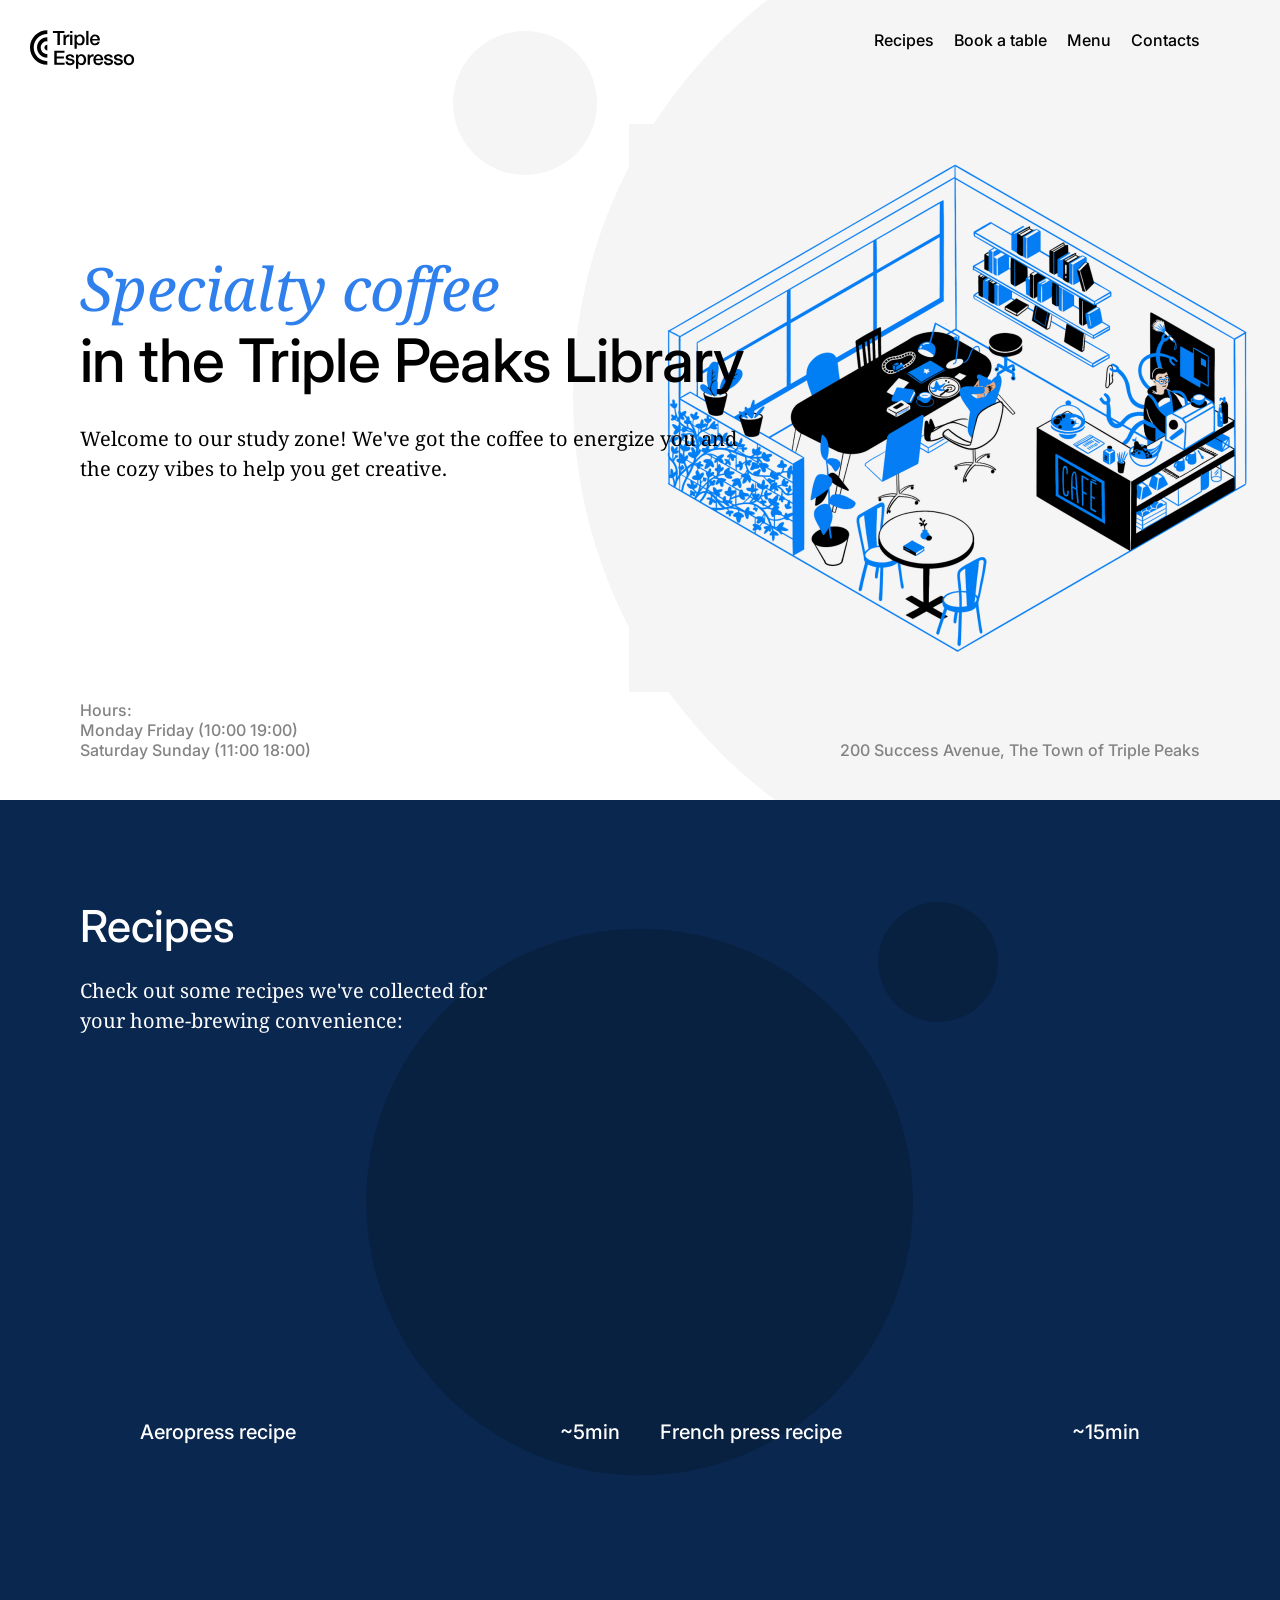
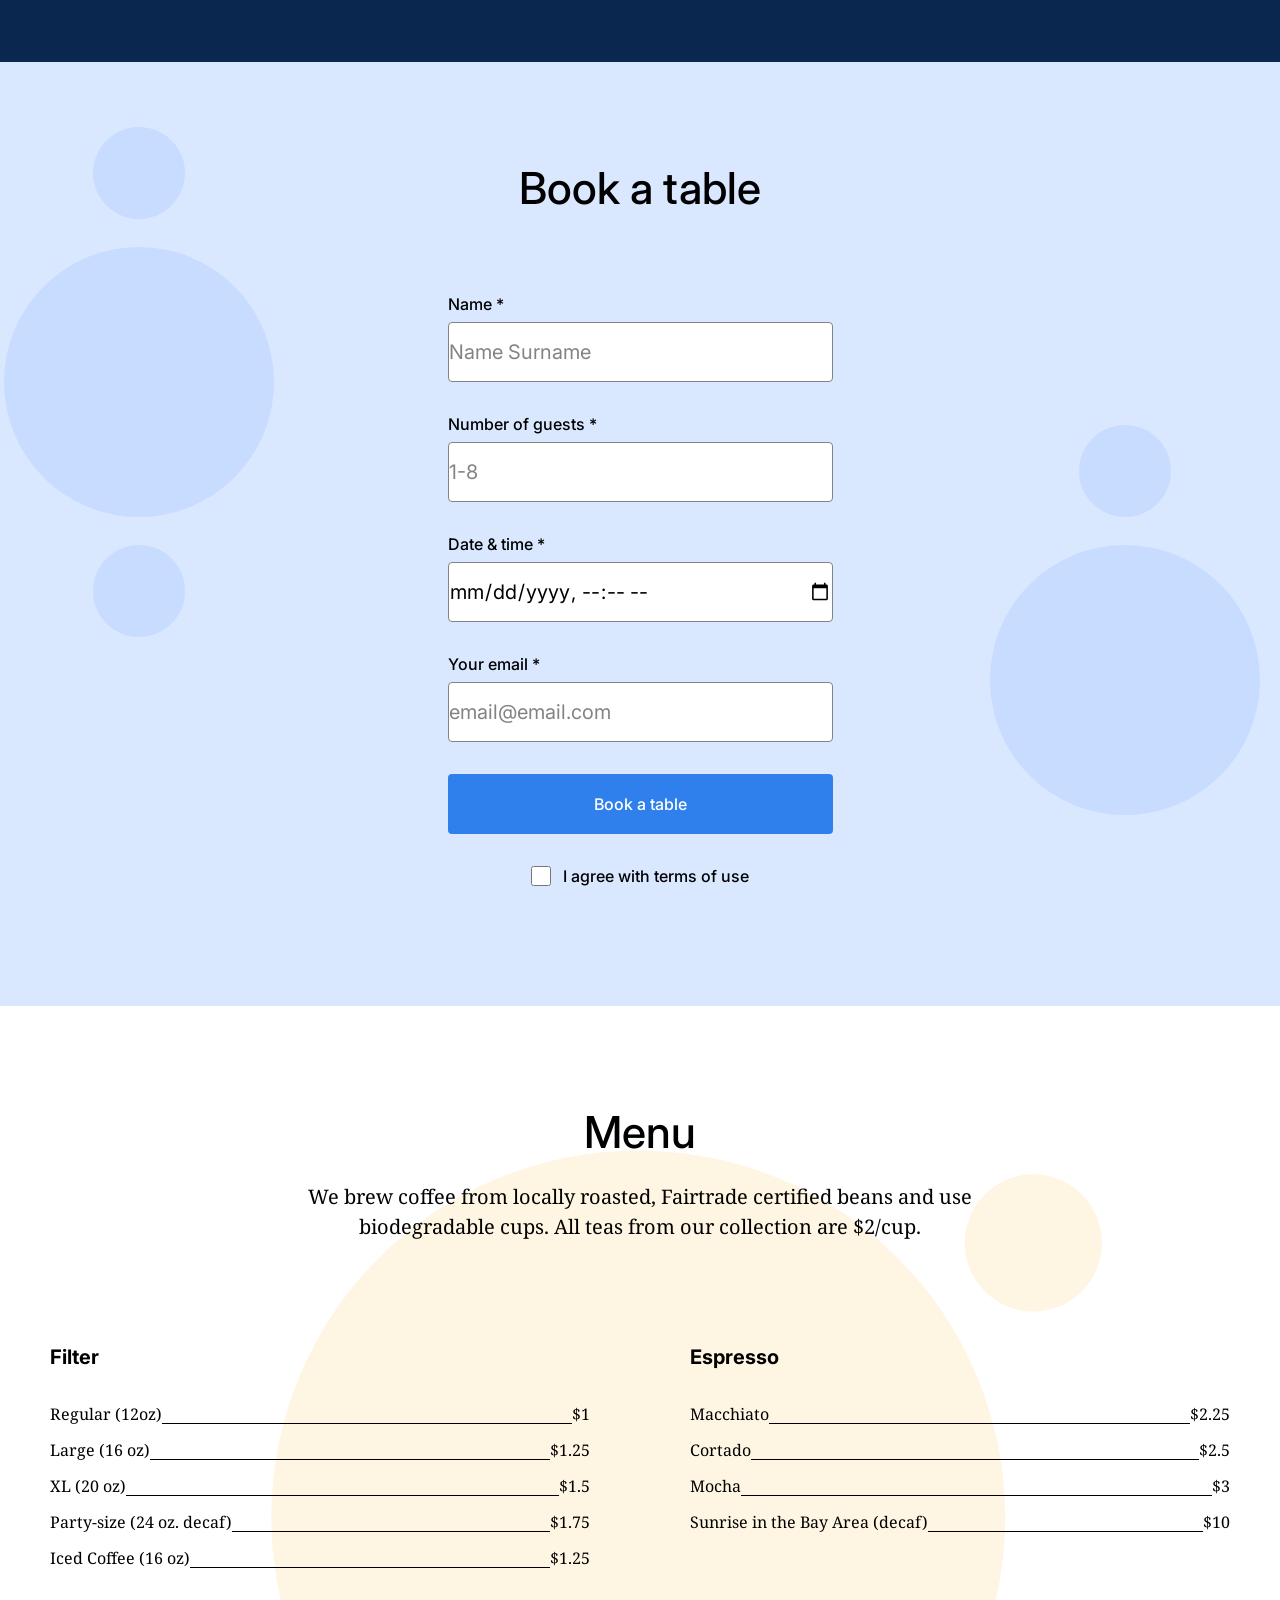
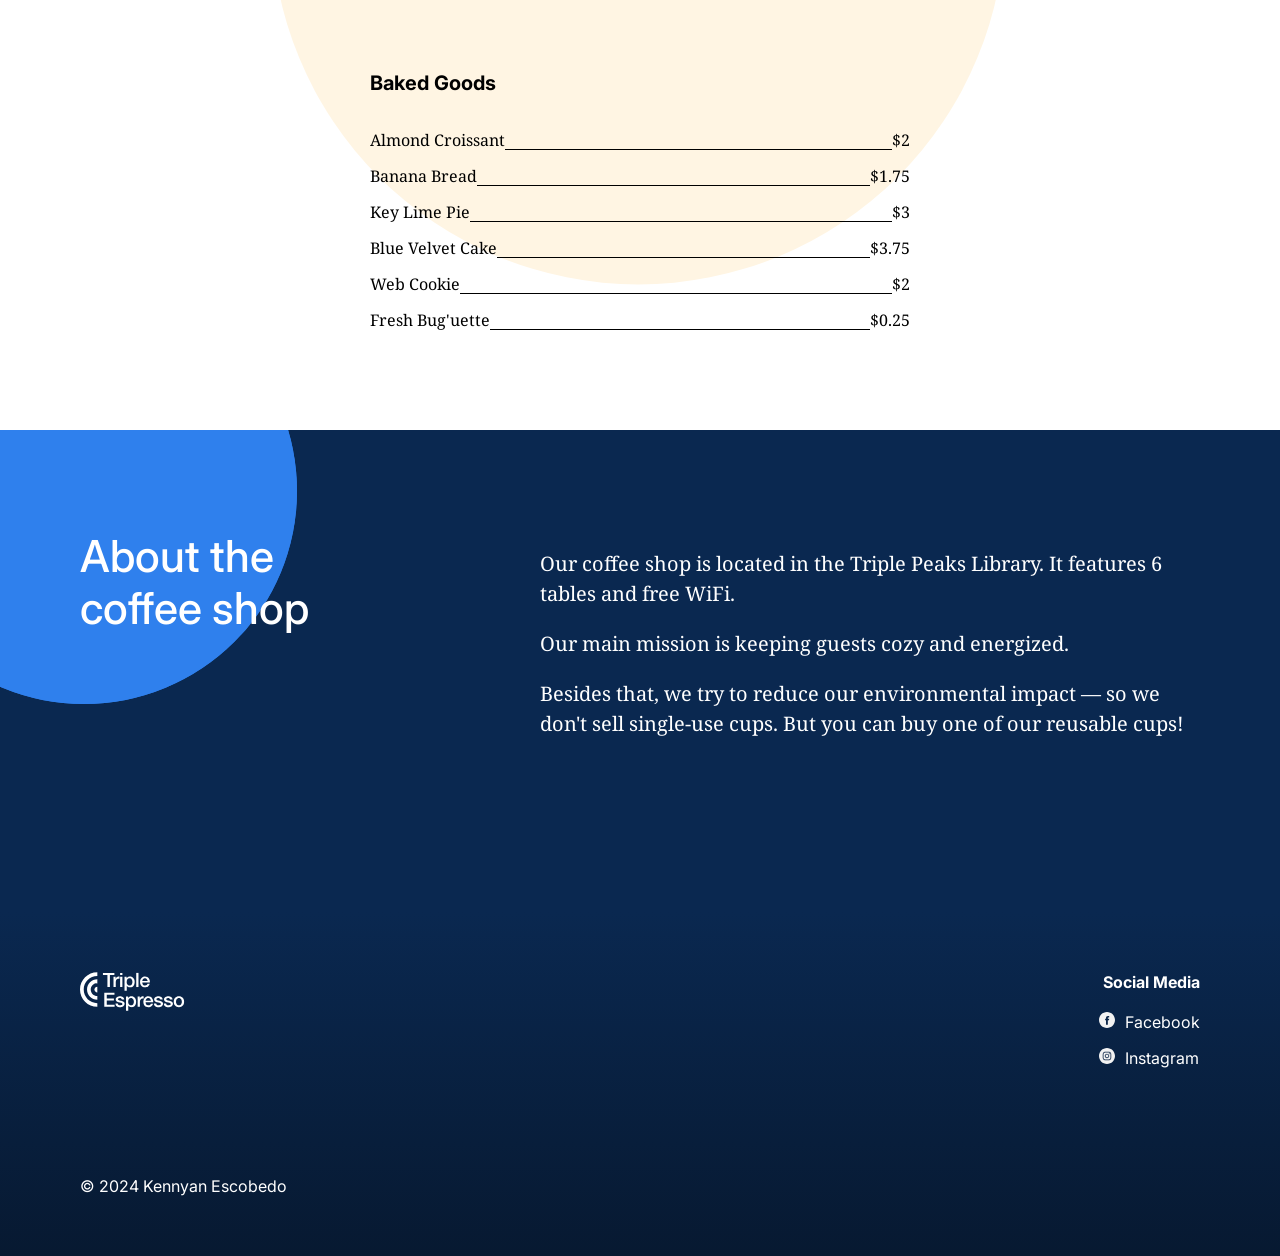
==== commit 7a7631b6: "Add files via upload" ====
--- a/index.html
+++ b/index.html
@@ -3,6 +3,7 @@
   <head>
     <link rel="shortcut icon" href="favicon.ico" />
     <link rel="stylesheet" href="./pages/index.css" />
+    <link rel="normalize" href="./vendor/normalize.css" />
     <title>Coffee Shop</title>
     <meta charset="UTF-8" />
     <meta name="viewport" content="width=device-width, initial-scale=1.0" />
--- a/pages/index.css
+++ b/pages/index.css
@@ -8,3 +8,4 @@
 @import url(../blocks/about.css);
 @import url(../blocks/footer.css);
 @import url(../blocks/form.css);
+@import url(../blocks/card.css);
